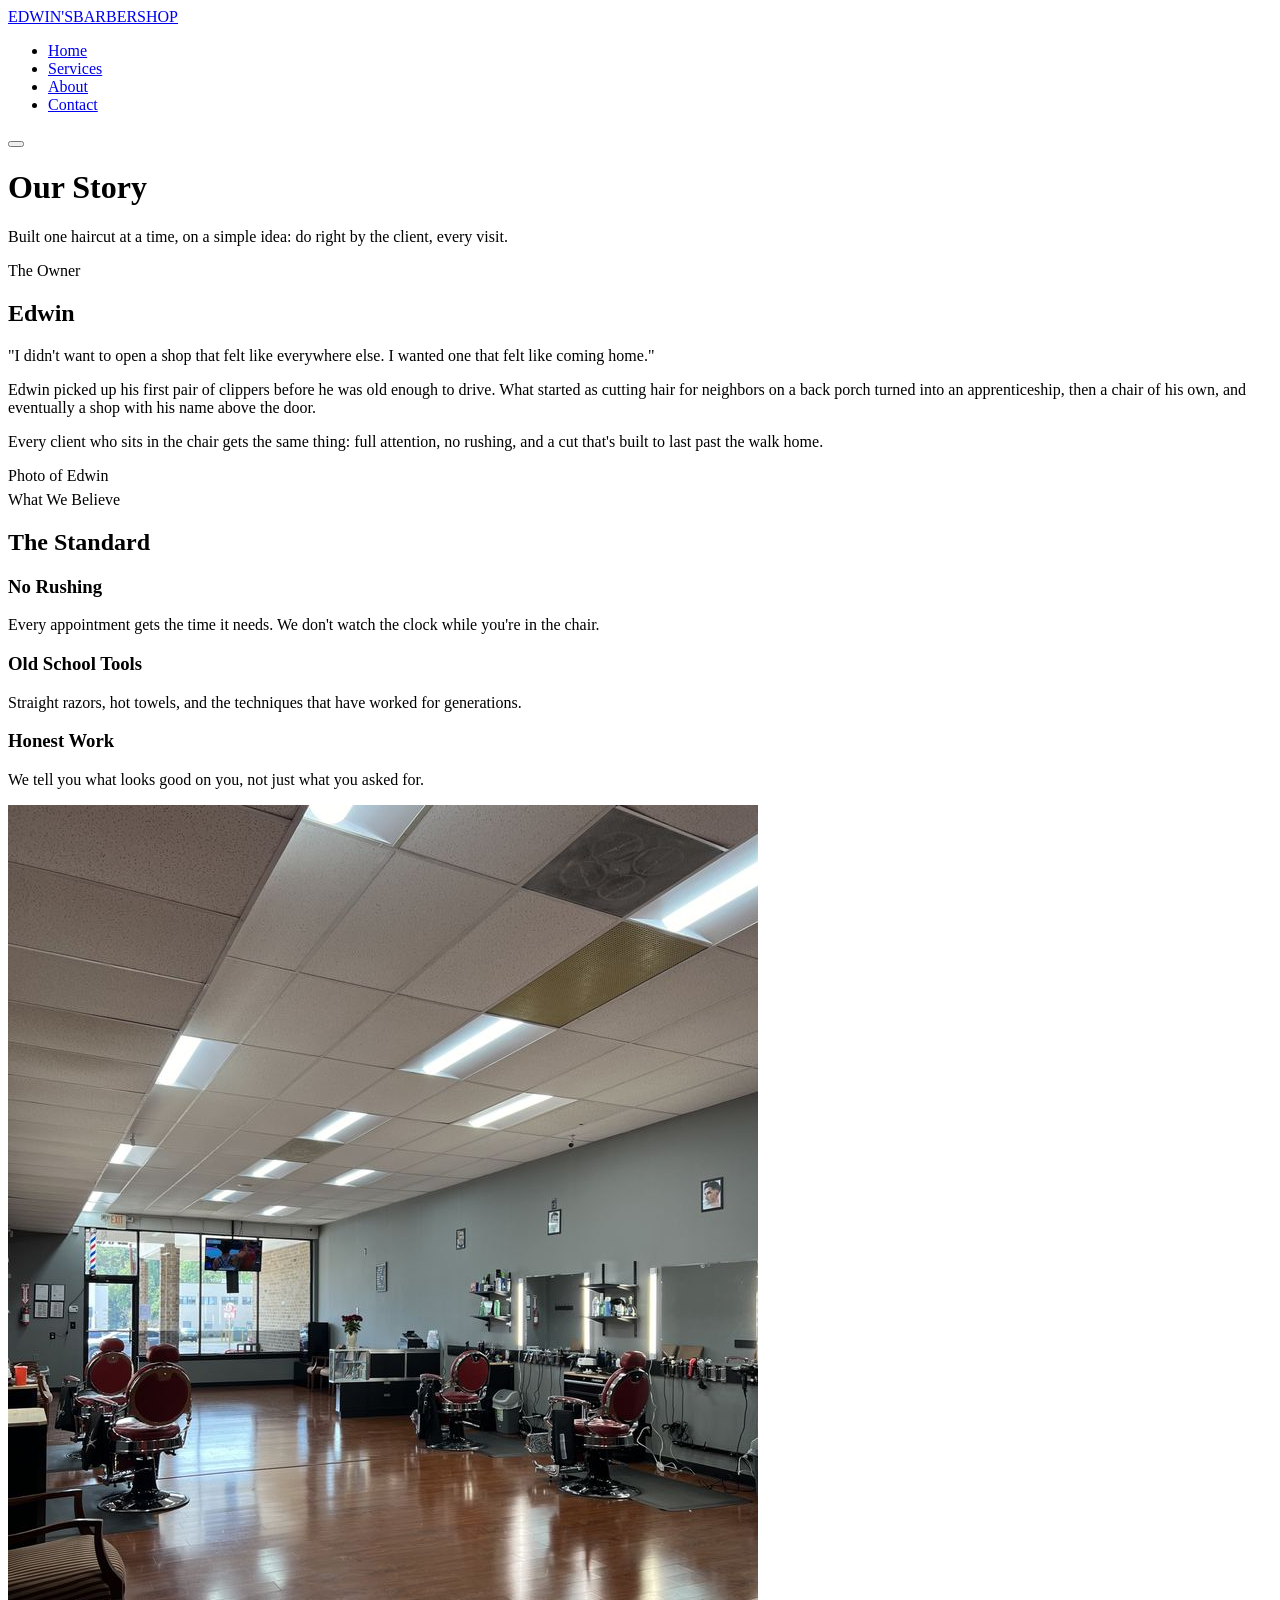
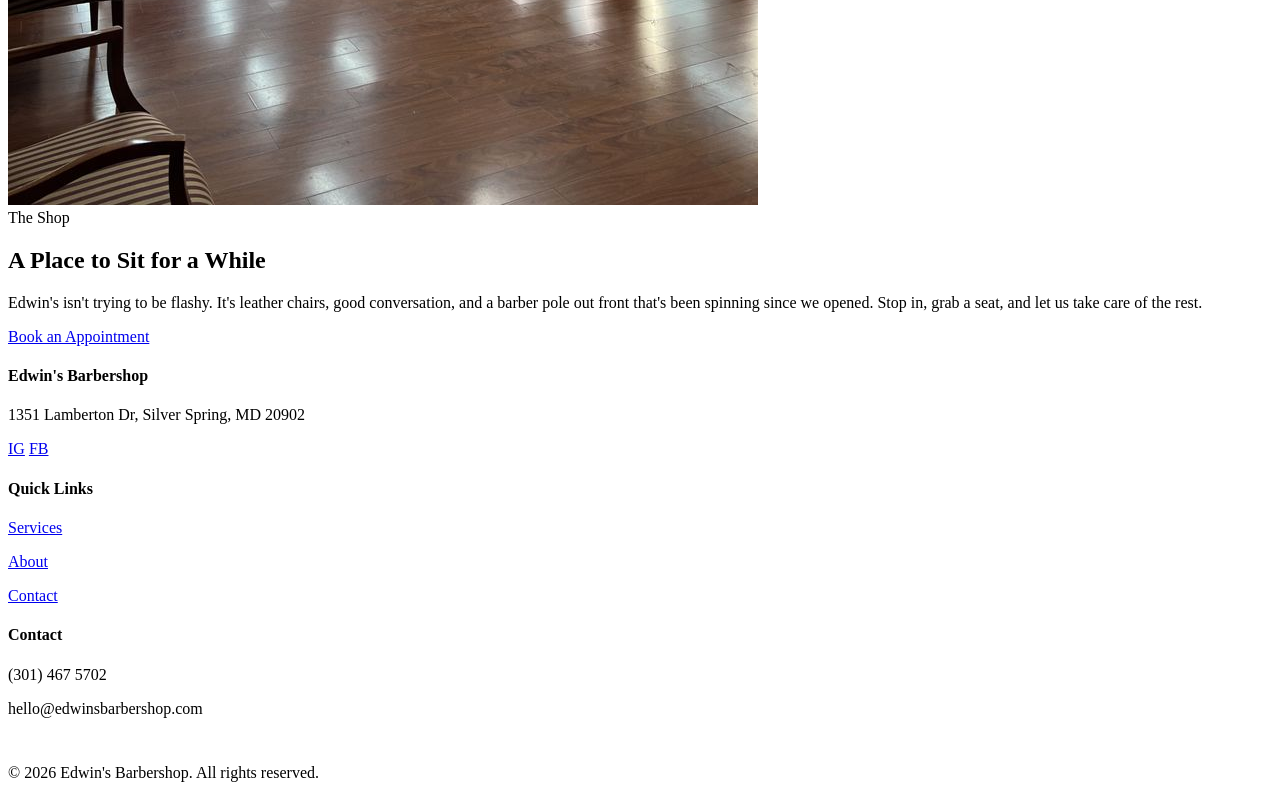
==== about.html @ c6deee6a "Add files via upload" ====
<!DOCTYPE html>
<html lang="en">
<head>
<meta charset="UTF-8">
<meta name="viewport" content="width=device-width, initial-scale=1.0">
<title>About | Edwin's Barbershop</title>
<meta name="description" content="The story behind Edwin's Barbershop.">
<link rel="icon" href="images/favicon.ico" sizes="any">
<link rel="icon" type="image/png" sizes="32x32" href="images/favicon-32x32.png">
<link rel="icon" type="image/png" sizes="16x16" href="images/favicon-16x16.png">
<link rel="apple-touch-icon" href="images/apple-touch-icon.png">
<link rel="preconnect" href="https://fonts.googleapis.com">
<link href="https://fonts.googleapis.com/css2?family=Bebas+Neue&family=Libre+Baskerville:ital,wght@0,400;0,700;1,400&display=swap" rel="stylesheet">
<link rel="stylesheet" href="css/style.css">
</head>
<body>

<header class="site-header">
  <div class="nav-inner">
    <a href="index.html" class="logo">EDWIN'S<span>BARBERSHOP</span></a>
    <ul class="nav-links">
      <li><a href="index.html">Home</a></li>
      <li><a href="services.html">Services</a></li>
      <li><a href="about.html" class="active">About</a></li>
      <li><a href="contact.html">Contact</a></li>
    </ul>
    <button class="menu-toggle" aria-label="Toggle menu"><span></span><span></span><span></span></button>
  </div>
</header>

<div class="page-header">
  <div class="container">
    <h1>Our Story</h1>
    <p>Built one haircut at a time, on a simple idea: do right by the client, every visit.</p>
  </div>
</div>

<section>
  <div class="container grid-2">
    <div>
      <span class="eyebrow">The Owner</span>
      <h2>Edwin</h2>
      <p class="quote">"I didn't want to open a shop that felt like everywhere else. I wanted one that felt like coming home."</p>
      <p>Edwin picked up his first pair of clippers before he was old enough to drive. What started as cutting hair for neighbors on a back porch turned into an apprenticeship, then a chair of his own, and eventually a shop with his name above the door.</p>
      <p>Every client who sits in the chair gets the same thing: full attention, no rushing, and a cut that's built to last past the walk home.</p>
    </div>
    <div class="photo-placeholder">Photo of Edwin<br></div>
  </div>
</section>

<div class="pole-divider" style="height:6px;"></div>

<section style="background: var(--black-soft);">
  <div class="container">
    <div class="section-head">
      <span class="eyebrow">What We Believe</span>
      <h2>The Standard</h2>
    </div>
    <div class="grid-3">
      <div class="card">
        <h3>No Rushing</h3>
        <p>Every appointment gets the time it needs. We don't watch the clock while you're in the chair.</p>
      </div>
      <div class="card">
        <h3>Old School Tools</h3>
        <p>Straight razors, hot towels, and the techniques that have worked for generations.</p>
      </div>
      <div class="card">
        <h3>Honest Work</h3>
        <p>We tell you what looks good on you, not just what you asked for.</p>
      </div>
    </div>
  </div>
</section>

<section>
  <div class="container grid-2">
    <img src="images/shop-interior.jpg" alt="Inside Edwin's Barbershop, showing the barber chairs and shop floor" class="photo-real">
    <div>
      <span class="eyebrow">The Shop</span>
      <h2>A Place to Sit for a While</h2>
      <p>Edwin's isn't trying to be flashy. It's leather chairs, good conversation, and a barber pole out front that's been spinning since we opened. Stop in, grab a seat, and let us take care of the rest.</p>
      <a href="contact.html" class="btn">Book an Appointment</a>
    </div>
  </div>
</section>

<footer class="site-footer">
  <div class="container">
    <div class="footer-grid">
      <div>
        <h4>Edwin's Barbershop</h4>
        <p>1351 Lamberton Dr, Silver Spring, MD 20902</p>
        <div class="social-row">
          <a href="#" aria-label="Instagram">IG</a>
          <a href="#" aria-label="Facebook">FB</a>
        </div>
      </div>
      <div>
        <h4>Quick Links</h4>
        <p><a href="services.html">Services</a></p>
        <p><a href="about.html">About</a></p>
        <p><a href="contact.html">Contact</a></p>
      </div>
      <div>
        <h4>Contact</h4>
        <p>(301) 467 5702</p>
        <p>hello@edwinsbarbershop.com</p>
      </div>
    </div>
    <div class="pole-divider" style="height:6px; margin-bottom:1.5rem;"></div>
    <p class="footer-bottom">&copy; 2026 Edwin's Barbershop. All rights reserved.</p>
  </div>
</footer>

<script src="js/script.js"></script>
</body>
</html>
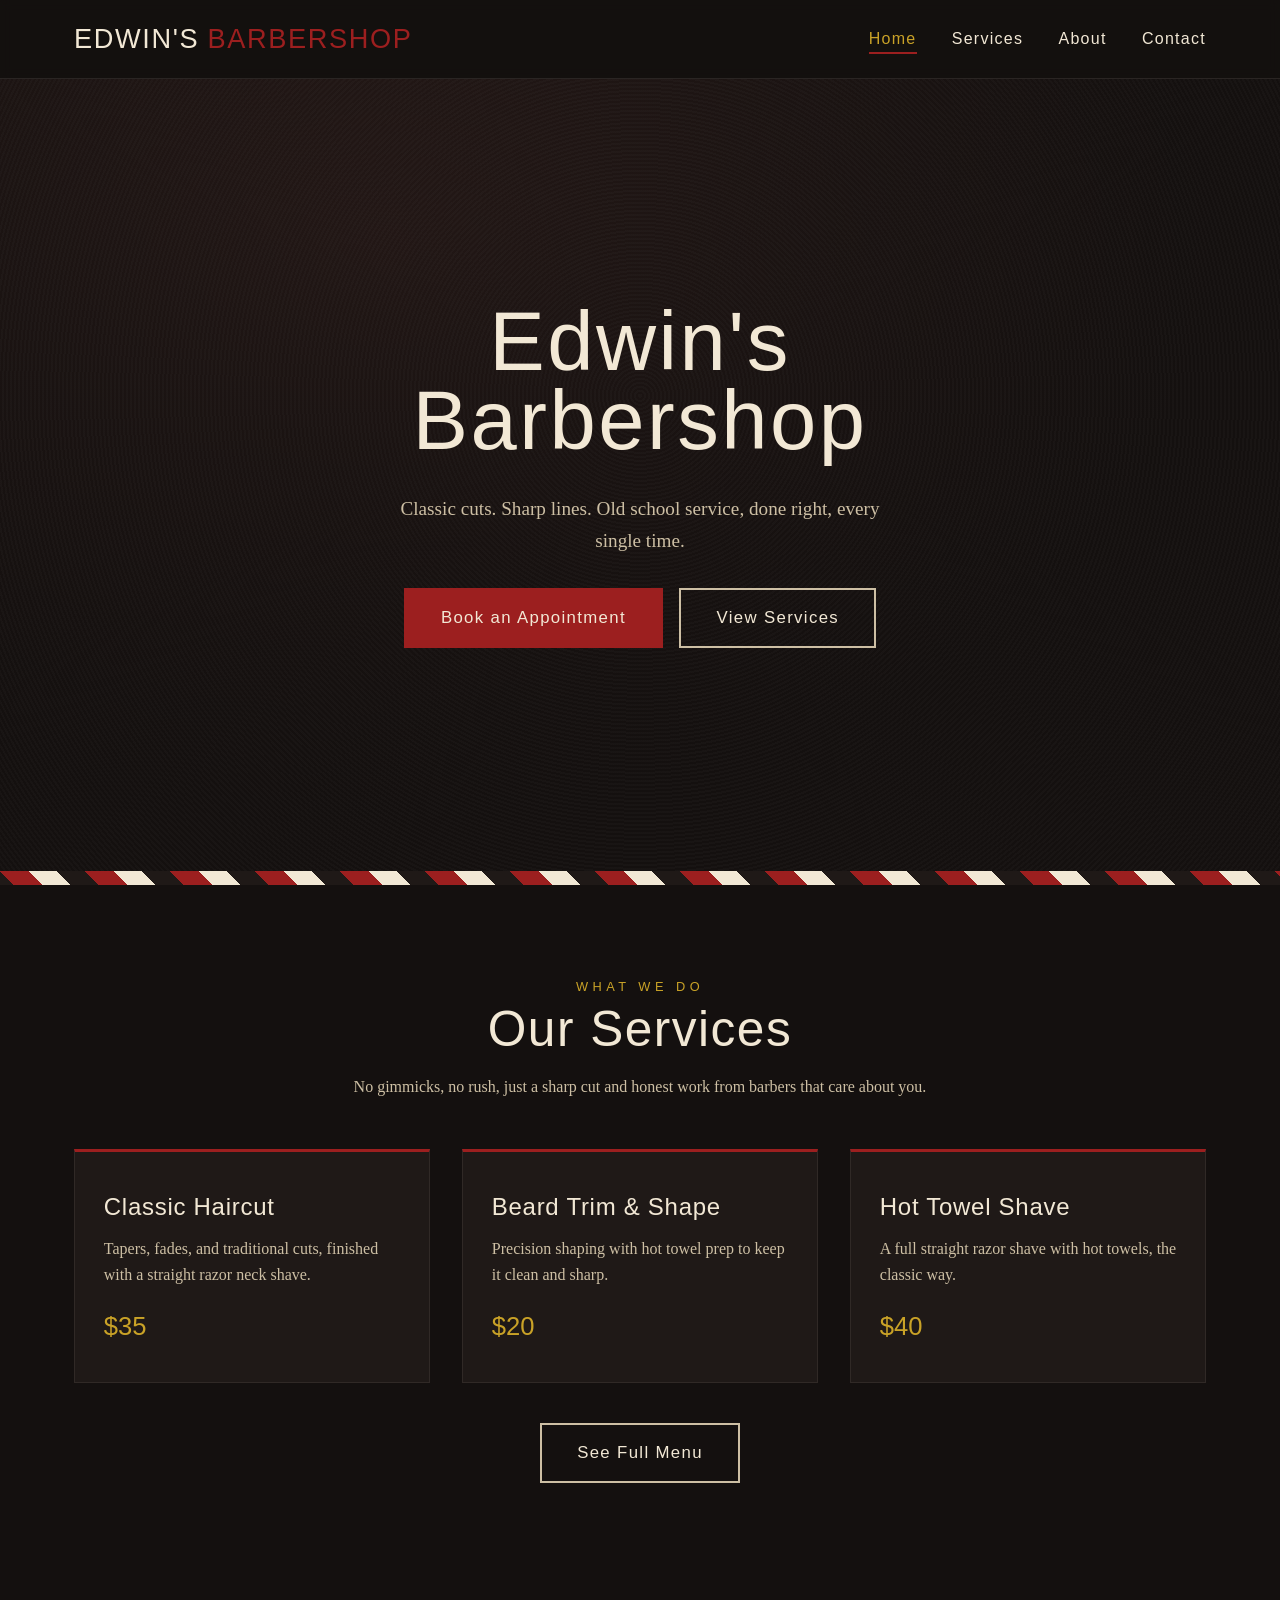
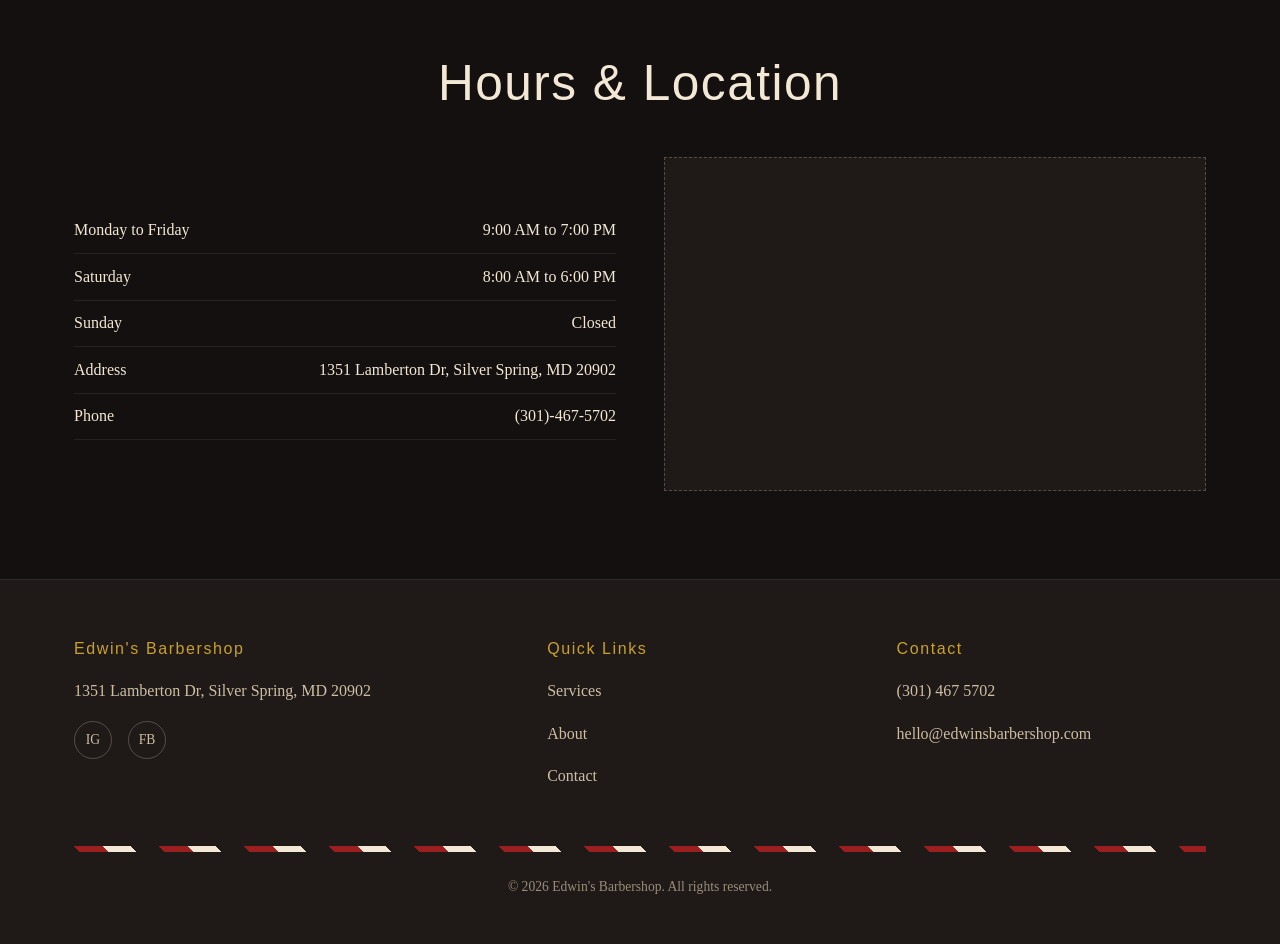
==== commit 7029b5f0: "Enhance SEO and update page structure Updated the title and meta description for better SEO. Modifie" ====
--- a/about.html
+++ b/about.html
@@ -3,8 +3,8 @@
 <head>
 <meta charset="UTF-8">
 <meta name="viewport" content="width=device-width, initial-scale=1.0">
-<title>About | Edwin's Barbershop</title>
-<meta name="description" content="The story behind Edwin's Barbershop.">
+<title>Edwin's Barbershop | Classic Cuts, Sharp Lines</title>
+<meta name="description" content="Edwin's Barbershop. Classic haircuts, beard trims, and hot towel shaves. Walk ins welcome.">
 <link rel="icon" href="images/favicon.ico" sizes="any">
 <link rel="icon" type="image/png" sizes="32x32" href="images/favicon-32x32.png">
 <link rel="icon" type="image/png" sizes="16x16" href="images/favicon-16x16.png">
@@ -19,68 +19,79 @@
   <div class="nav-inner">
     <a href="index.html" class="logo">EDWIN'S<span>BARBERSHOP</span></a>
     <ul class="nav-links">
-      <li><a href="index.html">Home</a></li>
+      <li><a href="index.html" class="active">Home</a></li>
       <li><a href="services.html">Services</a></li>
-      <li><a href="about.html" class="active">About</a></li>
+      <li><a href="about.html">About</a></li>
       <li><a href="contact.html">Contact</a></li>
     </ul>
     <button class="menu-toggle" aria-label="Toggle menu"><span></span><span></span><span></span></button>
   </div>
 </header>
 
-<div class="page-header">
-  <div class="container">
-    <h1>Our Story</h1>
-    <p>Built one haircut at a time, on a simple idea: do right by the client, every visit.</p>
-  </div>
-</div>
-
-<section>
-  <div class="container grid-2">
-    <div>
-      <span class="eyebrow">The Owner</span>
-      <h2>Edwin</h2>
-      <p class="quote">"I didn't want to open a shop that felt like everywhere else. I wanted one that felt like coming home."</p>
-      <p>Edwin picked up his first pair of clippers before he was old enough to drive. What started as cutting hair for neighbors on a back porch turned into an apprenticeship, then a chair of his own, and eventually a shop with his name above the door.</p>
-      <p>Every client who sits in the chair gets the same thing: full attention, no rushing, and a cut that's built to last past the walk home.</p>
+<section class="hero">
+  <div class="hero-photo"></div>
+  <div class="hero-content">
+    <h1>Edwin's<br>Barbershop</h1>
+    <p class="lead">Classic cuts. Sharp lines. Old school service, done right, every single time.</p>
+    <div class="hero-actions">
+      <a href="contact.html" class="btn">Book an Appointment</a>
+      <a href="services.html" class="btn btn-outline">View Services</a>
     </div>
-    <div class="photo-placeholder">Photo of Edwin<br></div>
   </div>
 </section>
 
-<div class="pole-divider" style="height:6px;"></div>
+<div class="pole-divider"></div>
 
-<section style="background: var(--black-soft);">
+<section>
   <div class="container">
     <div class="section-head">
-      <span class="eyebrow">What We Believe</span>
-      <h2>The Standard</h2>
+      <span class="eyebrow">What We Do</span>
+      <h2>Our Services</h2>
+      <p>No gimmicks, no rush, just a sharp cut and honest work from barbers that care about you.</p>
     </div>
     <div class="grid-3">
       <div class="card">
-        <h3>No Rushing</h3>
-        <p>Every appointment gets the time it needs. We don't watch the clock while you're in the chair.</p>
+        <h3>Classic Haircut</h3>
+        <p>Tapers, fades, and traditional cuts, finished with a straight razor neck shave.</p>
+        <span class="price">$35</span>
       </div>
       <div class="card">
-        <h3>Old School Tools</h3>
-        <p>Straight razors, hot towels, and the techniques that have worked for generations.</p>
+        <h3>Beard Trim &amp; Shape</h3>
+        <p>Precision shaping with hot towel prep to keep it clean and sharp.</p>
+        <span class="price">$20</span>
       </div>
       <div class="card">
-        <h3>Honest Work</h3>
-        <p>We tell you what looks good on you, not just what you asked for.</p>
+        <h3>Hot Towel Shave</h3>
+        <p>A full straight razor shave with hot towels, the classic way.</p>
+        <span class="price">$40</span>
       </div>
+    </div>
+    <div style="text-align:center; margin-top:2.5rem;">
+      <a href="services.html" class="btn btn-outline">See Full Menu</a>
     </div>
   </div>
 </section>
 
 <section>
-  <div class="container grid-2">
-    <img src="images/shop-interior.jpg" alt="Inside Edwin's Barbershop, showing the barber chairs and shop floor" class="photo-real">
-    <div>
-      <span class="eyebrow">The Shop</span>
-      <h2>A Place to Sit for a While</h2>
-      <p>Edwin's isn't trying to be flashy. It's leather chairs, good conversation, and a barber pole out front that's been spinning since we opened. Stop in, grab a seat, and let us take care of the rest.</p>
-      <a href="contact.html" class="btn">Book an Appointment</a>
+  <div class="container">
+    <div class="section-head">
+      <h2>Hours &amp; Location</h2>
+    </div>
+    <div class="grid-2">
+      <ul class="info-list">
+        <li><span>Monday to Friday</span><span>9:00 AM to 7:00 PM</span></li>
+        <li><span>Saturday</span><span>8:00 AM to 6:00 PM</span></li>
+        <li><span>Sunday</span><span>Closed</span></li>
+        <li><span>Address</span><span>1351 Lamberton Dr, Silver Spring, MD 20902</span></li>
+        <li><span>Phone</span><span>(301)-467-5702</span></li>
+      </ul>
+      <div class="map-placeholder"><iframe 
+  src="https://www.google.com/maps/embed?pb=!1m18!1m12!1m3!1d3098.8753558044227!2d-77.03453072363095!3d39.04096127169382!2m3!1f0!2f0!3f0!3m2!1i1024!2i768!4f13.1!3m3!1m2!1s0x89b7cf72e9d12ccf%3A0x680ea83f534a2557!2s1351%20Lamberton%20Dr%2C%20Silver%20Spring%2C%20MD%2020902!5e0!3m2!1sen!2sus!4v1785054197834!5m2!1sen!2sus"
+  style="border:0; width:100%; height:300px;"
+  allowfullscreen=""
+  loading="lazy"
+  referrerpolicy="strict-origin-when-cross-origin">
+</iframe>
     </div>
   </div>
 </section>
--- a/css/style.css
+++ b/css/style.css
@@ -0,0 +1,453 @@
+/* ===================================================================
+   EDWIN'S BARBERSHOP — shared stylesheet
+   Palette:  --black (#14100f) --black-soft (#1f1917) --red (#9c1f1f)
+             --red-dark (#6e1414) --cream (#f2e8d5) --gold (#c9a227)
+   Type:     Display  -> 'Bebas Neue'      (big condensed headlines)
+             Body     -> 'Libre Baskerville' (classic serif body copy)
+=================================================================== */
+
+:root {
+  --black: #14100f;
+  --black-soft: #1f1917;
+  --red: #9c1f1f;
+  --red-dark: #6e1414;
+  --cream: #f2e8d5;
+  --cream-dim: #cdbfa4;
+  --gold: #c9a227;
+  --brown: #2b1b14;
+
+  --font-display: 'Bebas Neue', sans-serif;
+  --font-body: 'Libre Baskerville', Georgia, serif;
+
+  --max-width: 1180px;
+}
+
+* { box-sizing: border-box; }
+html { scroll-behavior: smooth; }
+
+body {
+  margin: 0;
+  background: var(--black);
+  color: var(--cream);
+  font-family: var(--font-body);
+  line-height: 1.65;
+  -webkit-font-smoothing: antialiased;
+}
+
+img { max-width: 100%; display: block; }
+
+a {
+  color: inherit;
+  text-decoration: none;
+}
+
+h1, h2, h3, h4 {
+  font-family: var(--font-display);
+  letter-spacing: 0.03em;
+  margin: 0 0 0.4em;
+  color: var(--cream);
+  font-weight: 400;
+}
+
+h1 { font-size: clamp(2.8rem, 7vw, 5.2rem); line-height: 0.95; }
+h2 { font-size: clamp(2rem, 4.5vw, 3.1rem); line-height: 1; }
+h3 { font-size: 1.5rem; }
+
+p { margin: 0 0 1em; color: var(--cream-dim); }
+
+.eyebrow {
+  font-family: var(--font-display);
+  letter-spacing: 0.35em;
+  text-transform: uppercase;
+  font-size: 0.8rem;
+  color: var(--gold);
+  display: inline-block;
+  margin-bottom: 0.6em;
+}
+
+.container {
+  max-width: var(--max-width);
+  margin: 0 auto;
+  padding: 0 1.5rem;
+}
+
+section { padding: 5.5rem 0; }
+
+/* ---------- Buttons ---------- */
+.btn {
+  display: inline-block;
+  font-family: var(--font-display);
+  letter-spacing: 0.08em;
+  font-size: 1.05rem;
+  padding: 0.85em 2.1em;
+  border: 2px solid var(--red);
+  background: var(--red);
+  color: var(--cream);
+  cursor: pointer;
+  transition: background 0.25s ease, color 0.25s ease, transform 0.15s ease;
+}
+.btn:hover { background: var(--red-dark); transform: translateY(-2px); }
+
+.btn-outline {
+  background: transparent;
+  border-color: var(--cream-dim);
+}
+.btn-outline:hover {
+  background: var(--cream);
+  border-color: var(--cream);
+  color: var(--black);
+}
+
+/* ---------- Signature element: rotating barber-pole divider ---------- */
+.pole-divider {
+  height: 14px;
+  width: 100%;
+  background: repeating-linear-gradient(
+    45deg,
+    var(--red) 0 20px,
+    var(--cream) 20px 40px,
+    var(--black-soft) 40px 60px
+  );
+  background-size: 85px 85px;
+  animation: poleShift 3.2s linear infinite;
+}
+@keyframes poleShift {
+  from { background-position: 0 0; }
+  to   { background-position: 85px 0; }
+}
+@media (prefers-reduced-motion: reduce) {
+  .pole-divider { animation: none; }
+}
+
+/* ---------- Header / Nav ---------- */
+.site-header {
+  position: sticky;
+  top: 0;
+  z-index: 100;
+  background: rgba(20, 16, 15, 0.94);
+  border-bottom: 1px solid rgba(242, 232, 213, 0.1);
+  backdrop-filter: blur(6px);
+}
+.nav-inner {
+  max-width: var(--max-width);
+  margin: 0 auto;
+  padding: 0 1.5rem;
+  display: flex;
+  align-items: center;
+  justify-content: space-between;
+  height: 78px;
+}
+.logo {
+  font-family: var(--font-display);
+  font-size: 1.7rem;
+  letter-spacing: 0.06em;
+  display: flex;
+  align-items: baseline;
+  gap: 0.5rem;
+}
+.logo span { color: var(--red); }
+
+.nav-links {
+  display: flex;
+  gap: 2.2rem;
+  list-style: none;
+  margin: 0;
+  padding: 0;
+  font-family: var(--font-display);
+  letter-spacing: 0.08em;
+  font-size: 1rem;
+}
+.nav-links a {
+  position: relative;
+  padding: 0.3em 0;
+}
+.nav-links a::after {
+  content: '';
+  position: absolute;
+  left: 0; bottom: -2px;
+  width: 0%;
+  height: 2px;
+  background: var(--red);
+  transition: width 0.25s ease;
+}
+.nav-links a:hover::after,
+.nav-links a.active::after { width: 100%; }
+.nav-links a.active { color: var(--gold); }
+
+.nav-cta { display: flex; align-items: center; gap: 1.4rem; }
+.nav-cta .btn { padding: 0.6em 1.5em; font-size: 0.95rem; }
+
+.menu-toggle {
+  display: none;
+  flex-direction: column;
+  gap: 5px;
+  background: none;
+  border: none;
+  cursor: pointer;
+  padding: 0.4rem;
+}
+.menu-toggle span {
+  width: 26px;
+  height: 2px;
+  background: var(--cream);
+}
+
+@media (max-width: 860px) {
+  .nav-links {
+    position: absolute;
+    top: 78px; left: 0; right: 0;
+    background: var(--black-soft);
+    flex-direction: column;
+    gap: 0;
+    padding: 0.5rem 1.5rem 1.5rem;
+    display: none;
+    border-bottom: 1px solid rgba(242,232,213,0.1);
+  }
+  .nav-links.open { display: flex; }
+  .nav-links li { padding: 0.7rem 0; border-bottom: 1px solid rgba(242,232,213,0.06); }
+  .menu-toggle { display: flex; }
+  .nav-cta .btn-outline { display: none; }
+}
+
+/* ---------- Hero ---------- */
+.hero {
+  position: relative;
+  min-height: 88vh;
+  display: flex;
+  align-items: center;
+  background:
+    linear-gradient(180deg, rgba(20,16,15,0.55) 0%, rgba(20,16,15,0.88) 85%),
+    radial-gradient(ellipse at 30% 20%, #3a2320 0%, #14100f 65%);
+  overflow: hidden;
+}
+.hero::before {
+  /* subtle vignette / grain feel — swap with a real photo via .hero-photo */
+  content: '';
+  position: absolute; inset: 0;
+  background: repeating-radial-gradient(circle at 50% 40%, rgba(255,255,255,0.02) 0 2px, transparent 2px 4px);
+  pointer-events: none;
+}
+.hero-photo {
+  position: absolute; inset: 0;
+  background-size: cover;
+  background-position: center;
+  opacity: 0.35;
+  /* To use a real photo: set background-image: url('../images/hero.jpg'); on this element */
+}
+.hero-content {
+  position: relative;
+  z-index: 2;
+  max-width: 720px;
+  padding: 0 1.5rem;
+  margin: 0 auto;
+  text-align: center;
+}
+.hero-content .eyebrow { letter-spacing: 0.5em; }
+.hero-content p.lead {
+  font-size: 1.2rem;
+  color: var(--cream-dim);
+  max-width: 520px;
+  margin: 0 auto 2rem;
+}
+.hero-actions { display: flex; gap: 1rem; justify-content: center; flex-wrap: wrap; }
+
+/* ---------- Page header (non-home pages) ---------- */
+.page-header {
+  padding: 4.5rem 0 3rem;
+  text-align: center;
+  background: linear-gradient(180deg, var(--brown) 0%, var(--black) 100%);
+  border-bottom: 4px solid var(--red);
+}
+.page-header p { max-width: 560px; margin: 0 auto; }
+
+/* ---------- Cards / grid ---------- */
+.grid-3 {
+  display: grid;
+  grid-template-columns: repeat(3, 1fr);
+  gap: 2rem;
+}
+.grid-2 {
+  display: grid;
+  grid-template-columns: 1fr 1fr;
+  gap: 3rem;
+  align-items: center;
+}
+@media (max-width: 860px) {
+  .grid-3 { grid-template-columns: 1fr; }
+  .grid-2 { grid-template-columns: 1fr; }
+}
+
+.card {
+  background: var(--black-soft);
+  border: 1px solid rgba(242,232,213,0.08);
+  border-top: 3px solid var(--red);
+  padding: 2.2rem 1.8rem;
+  transition: transform 0.2s ease, border-color 0.2s ease;
+}
+.card:hover { transform: translateY(-4px); border-top-color: var(--gold); }
+.card .price {
+  font-family: var(--font-display);
+  color: var(--gold);
+  font-size: 1.6rem;
+  margin-top: 0.6rem;
+  display: block;
+}
+
+.photo-placeholder {
+  aspect-ratio: 4 / 5;
+  background:
+    linear-gradient(135deg, var(--brown) 25%, transparent 25%) -10px 0/ 20px 20px,
+    linear-gradient(225deg, var(--brown) 25%, transparent 25%) -10px 0/ 20px 20px,
+    var(--black-soft);
+  border: 1px dashed rgba(242,232,213,0.25);
+  display: flex;
+  align-items: center;
+  justify-content: center;
+  text-align: center;
+  color: var(--cream-dim);
+  font-family: var(--font-display);
+  letter-spacing: 0.1em;
+  font-size: 0.95rem;
+  padding: 1rem;
+}
+
+/* ---------- Section headings ---------- */
+.section-head {
+  text-align: center;
+  max-width: 620px;
+  margin: 0 auto 3rem;
+}
+
+/* ---------- Quote / about blurb ---------- */
+.quote {
+  font-family: var(--font-body);
+  font-style: italic;
+  font-size: 1.3rem;
+  color: var(--cream);
+  border-left: 3px solid var(--red);
+  padding-left: 1.4rem;
+  margin: 1.5rem 0;
+}
+
+/* ---------- Table (services list page) ---------- */
+.service-table { width: 100%; border-collapse: collapse; }
+.service-table th {
+  font-family: var(--font-display);
+  letter-spacing: 0.08em;
+  text-align: left;
+  color: var(--gold);
+  font-weight: 400;
+  padding: 0.8rem 0.5rem;
+  border-bottom: 2px solid var(--red);
+}
+.service-table td {
+  padding: 1.1rem 0.5rem;
+  border-bottom: 1px solid rgba(242,232,213,0.08);
+  color: var(--cream-dim);
+}
+.service-table td.name { color: var(--cream); font-weight: bold; }
+.service-table td.price {
+  color: var(--gold);
+  font-family: var(--font-display);
+  font-size: 1.2rem;
+  text-align: right;
+}
+
+/* ---------- Hours / info blocks ---------- */
+.info-list { list-style: none; margin: 0; padding: 0; }
+.info-list li {
+  display: flex;
+  justify-content: space-between;
+  padding: 0.6rem 0;
+  border-bottom: 1px solid rgba(242,232,213,0.08);
+}
+.info-list li span:last-child { color: var(--cream); }
+
+/* ---------- Form ---------- */
+.form-field { margin-bottom: 1.4rem; }
+.form-field label {
+  display: block;
+  font-family: var(--font-display);
+  letter-spacing: 0.06em;
+  color: var(--cream-dim);
+  margin-bottom: 0.4rem;
+  font-size: 0.95rem;
+}
+.form-field input,
+.form-field textarea {
+  width: 100%;
+  background: var(--black-soft);
+  border: 1px solid rgba(242,232,213,0.2);
+  color: var(--cream);
+  padding: 0.8em 1em;
+  font-family: var(--font-body);
+  font-size: 1rem;
+}
+.form-field input:focus,
+.form-field textarea:focus {
+  outline: none;
+  border-color: var(--red);
+}
+.form-field textarea { min-height: 140px; resize: vertical; }
+
+/* ---------- Map placeholder ---------- */
+.map-placeholder {
+  height: 100%;
+  min-height: 320px;
+  background: var(--black-soft);
+  border: 1px dashed rgba(242,232,213,0.25);
+  display: flex;
+  align-items: center;
+  justify-content: center;
+  font-family: var(--font-display);
+  letter-spacing: 0.08em;
+  color: var(--cream-dim);
+  text-align: center;
+  padding: 1rem;
+}
+
+/* ---------- Footer ---------- */
+.site-footer {
+  background: var(--black-soft);
+  padding: 3.5rem 0 2rem;
+  border-top: 1px solid rgba(242,232,213,0.08);
+}
+.footer-grid {
+  display: grid;
+  grid-template-columns: 1.4fr 1fr 1fr;
+  gap: 2.5rem;
+  margin-bottom: 2.5rem;
+}
+@media (max-width: 860px) {
+  .footer-grid { grid-template-columns: 1fr; }
+}
+.footer-grid h4 {
+  font-size: 1rem;
+  letter-spacing: 0.1em;
+  color: var(--gold);
+  margin-bottom: 1rem;
+}
+.footer-grid p, .footer-grid a { color: var(--cream-dim); }
+.social-row { display: flex; gap: 1rem; margin-top: 0.8rem; }
+.social-row a {
+  border: 1px solid rgba(242,232,213,0.25);
+  border-radius: 50%;
+  width: 38px; height: 38px;
+  display: flex; align-items: center; justify-content: center;
+  font-size: 0.85rem;
+  transition: border-color 0.2s ease, color 0.2s ease;
+}
+.social-row a:hover { border-color: var(--red); color: var(--red); }
+
+.footer-bottom {
+  text-align: center;
+  font-size: 0.85rem;
+  color: var(--cream-dim);
+  opacity: 0.7;
+}
+
+/* Focus visibility for accessibility */
+a:focus-visible, button:focus-visible, input:focus-visible, textarea:focus-visible {
+  outline: 2px solid var(--gold);
+  outline-offset: 2px;
+}
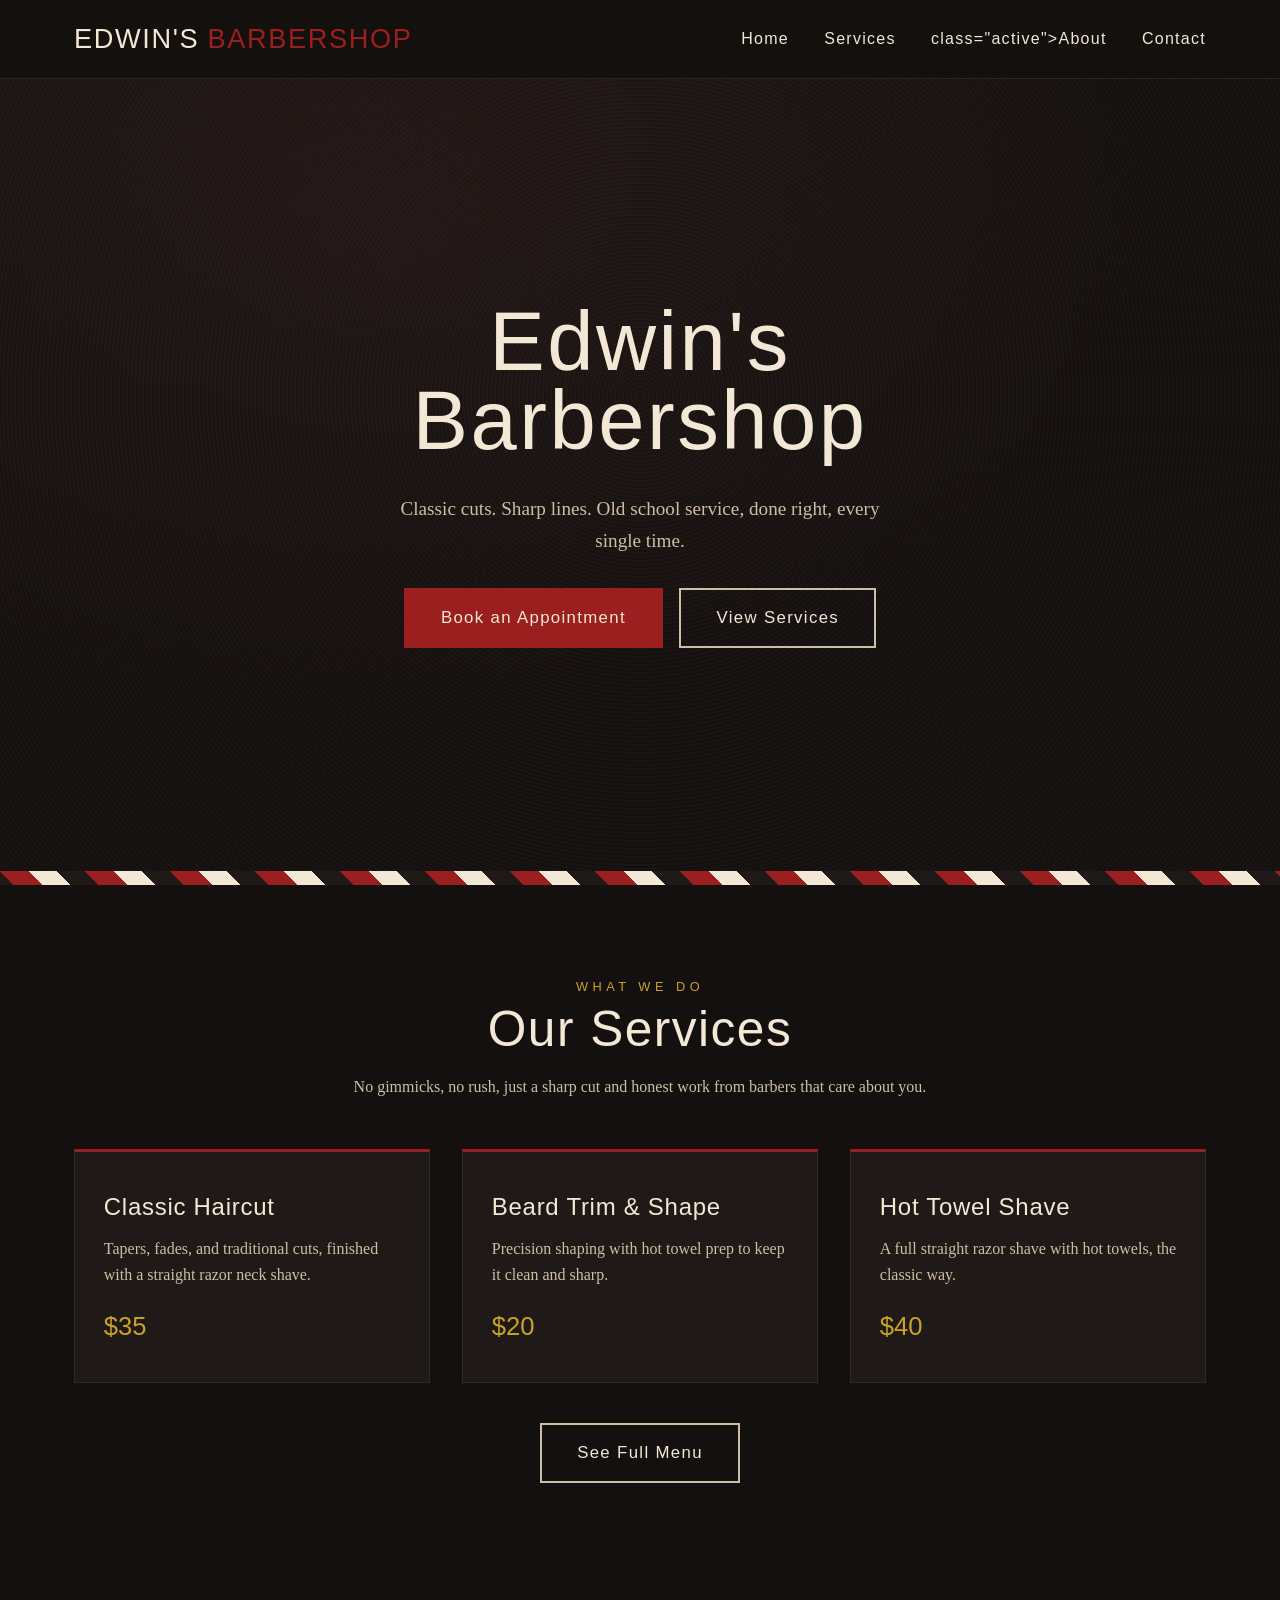
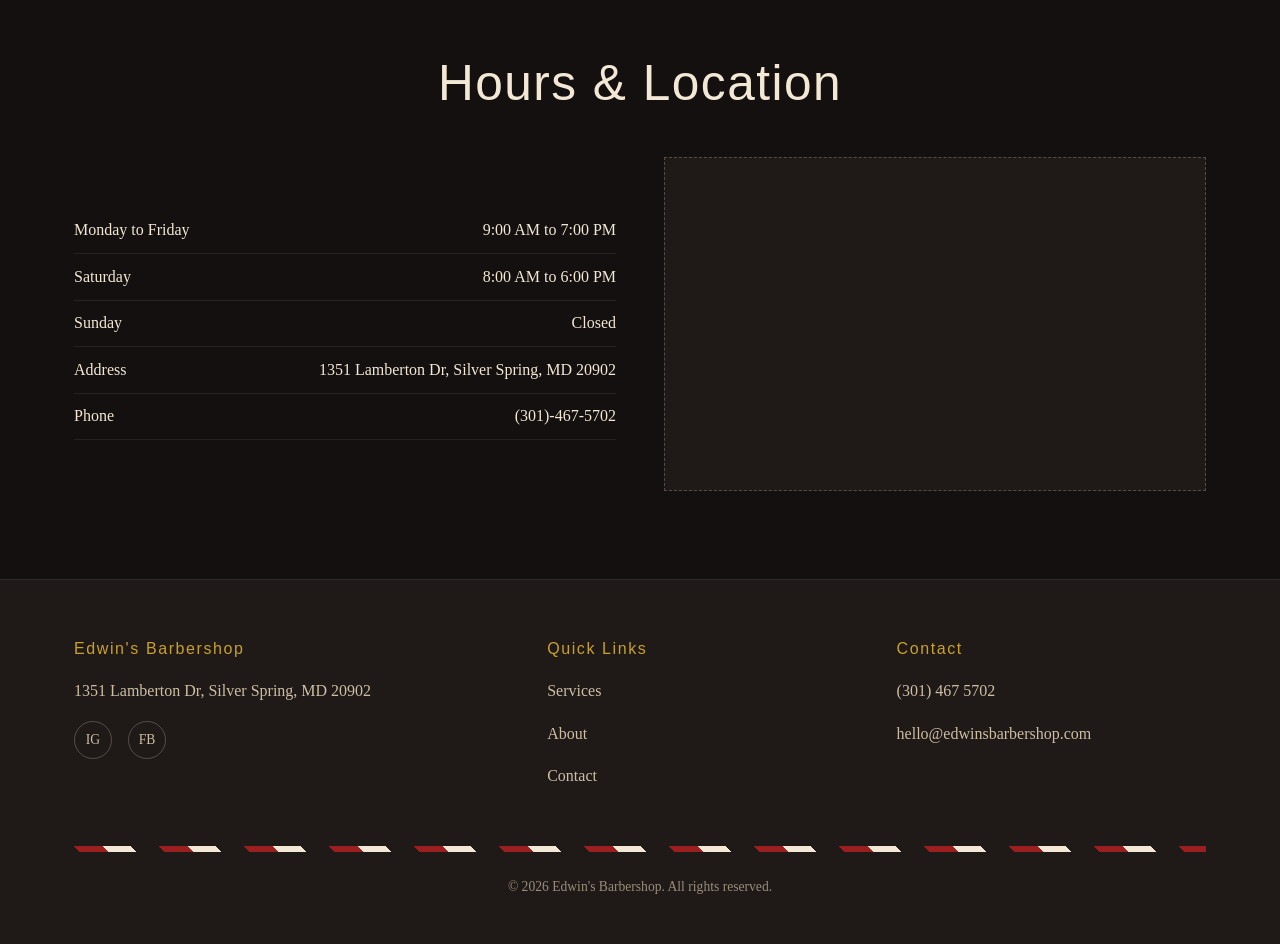
==== commit eb360f5c: "Update navigation links in about.html" ====
--- a/about.html
+++ b/about.html
@@ -19,9 +19,9 @@
   <div class="nav-inner">
     <a href="index.html" class="logo">EDWIN'S<span>BARBERSHOP</span></a>
     <ul class="nav-links">
-      <li><a href="index.html" class="active">Home</a></li>
+      <li><a href="index.html">Home</a></li>
       <li><a href="services.html">Services</a></li>
-      <li><a href="about.html">About</a></li>
+      <li><a href="about.html"> class="active">About</a></li>
       <li><a href="contact.html">Contact</a></li>
     </ul>
     <button class="menu-toggle" aria-label="Toggle menu"><span></span><span></span><span></span></button>
--- a/css/style.css
+++ b/css/style.css
@@ -391,6 +391,15 @@
 .form-field textarea { min-height: 140px; resize: vertical; }
 
 /* ---------- Map placeholder ---------- */
+.map-embed {
+  display: block;
+  width: 100%;
+  height: 320px;
+  border: 1px solid rgba(242,232,213,0.15);
+}
+@media (max-width: 860px) {
+  .map-embed { height: 260px; }
+}
 .map-placeholder {
   height: 100%;
   min-height: 320px;
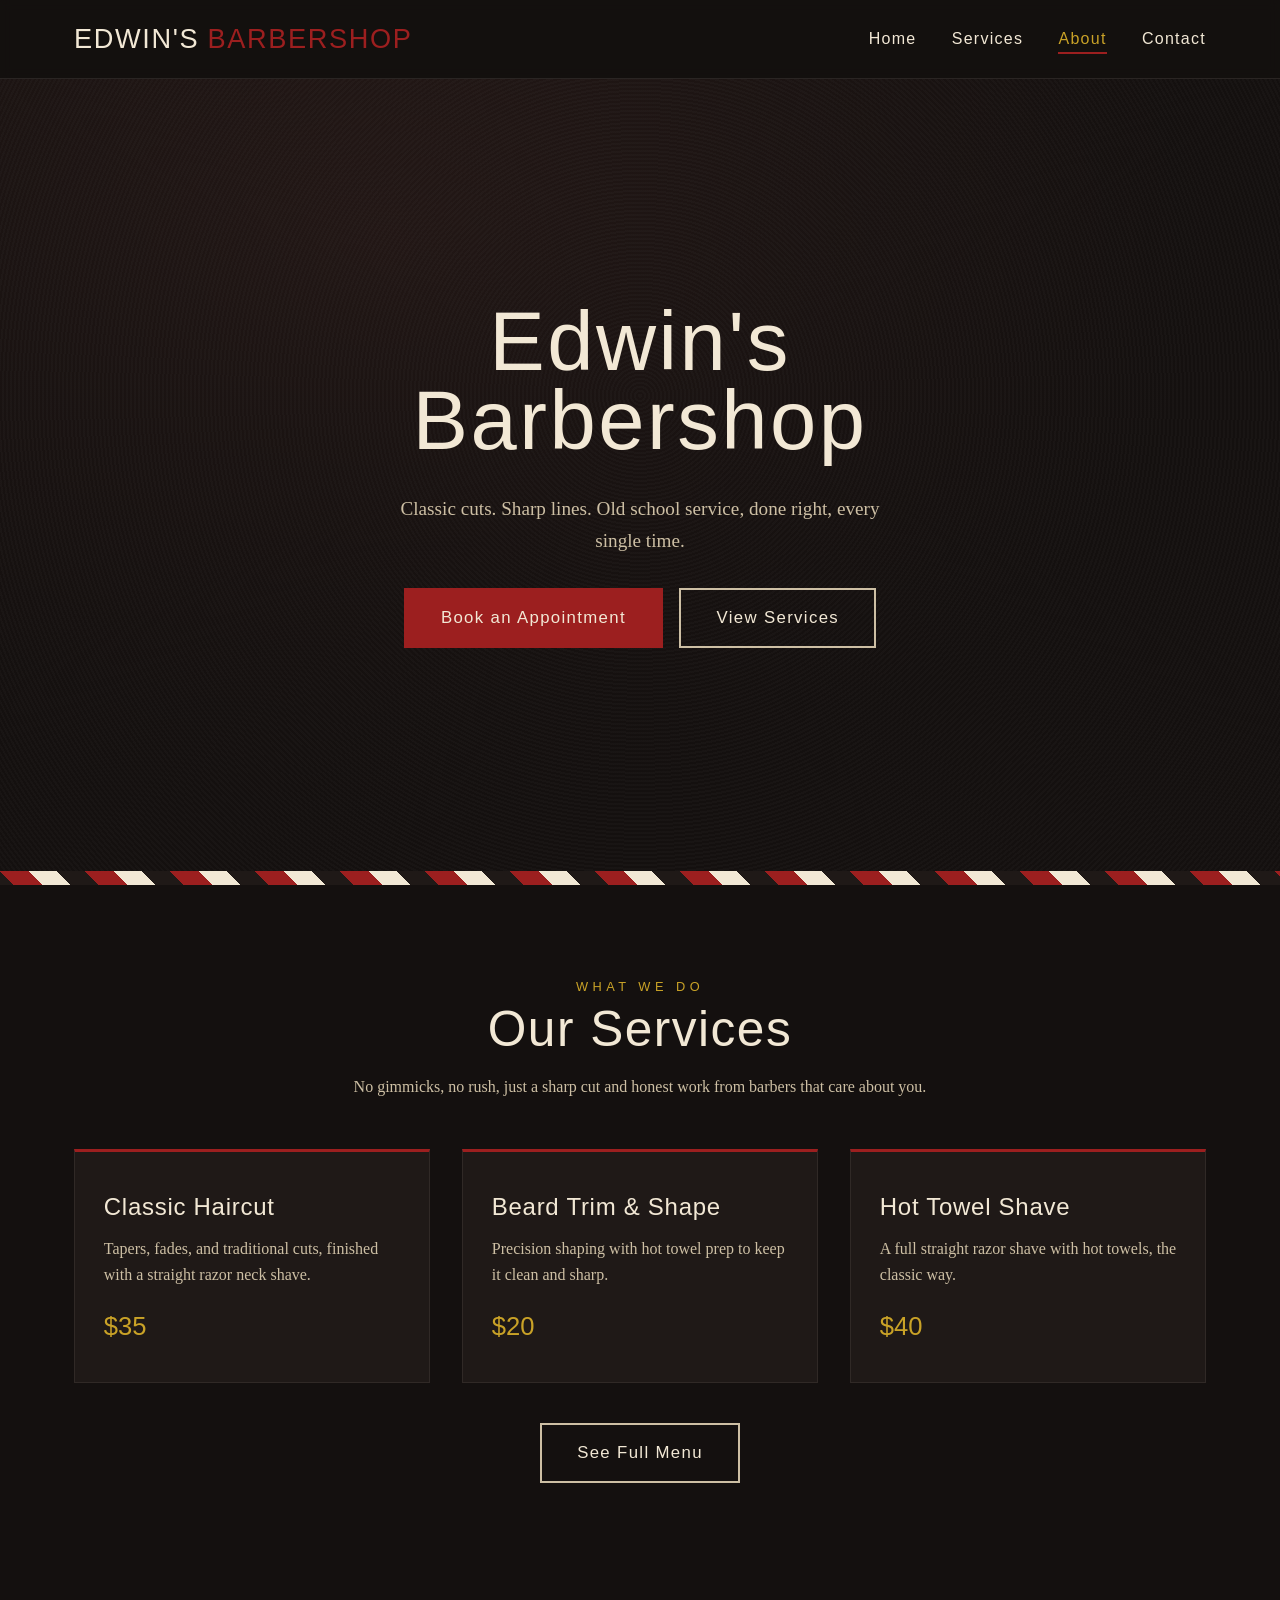
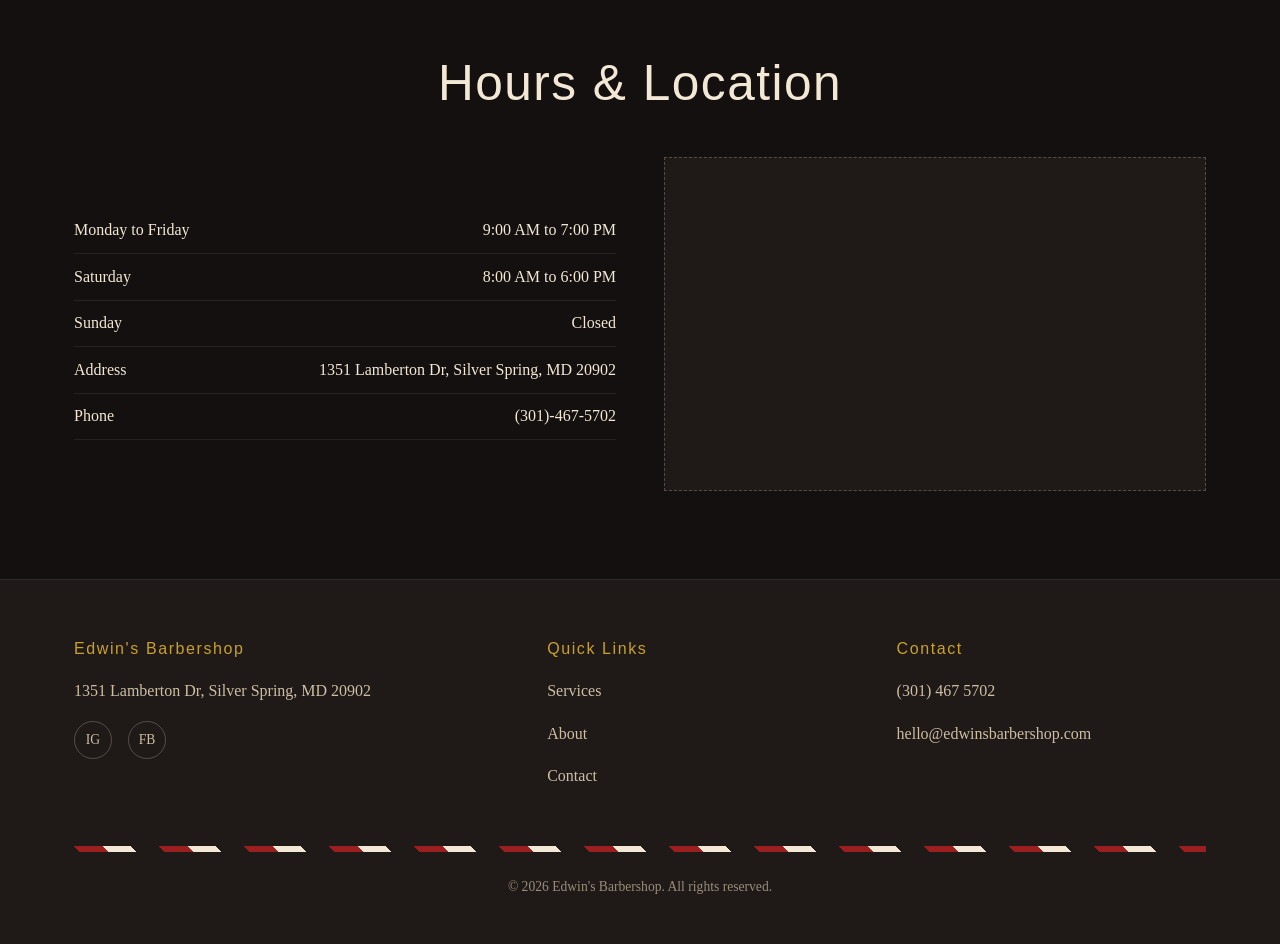
==== commit 114f8d19: "Update about.html" ====
--- a/about.html
+++ b/about.html
@@ -21,7 +21,7 @@
     <ul class="nav-links">
       <li><a href="index.html">Home</a></li>
       <li><a href="services.html">Services</a></li>
-      <li><a href="about.html"> class="active">About</a></li>
+      <li><a href="about.html" class="active">About</a></li>
       <li><a href="contact.html">Contact</a></li>
     </ul>
     <button class="menu-toggle" aria-label="Toggle menu"><span></span><span></span><span></span></button>
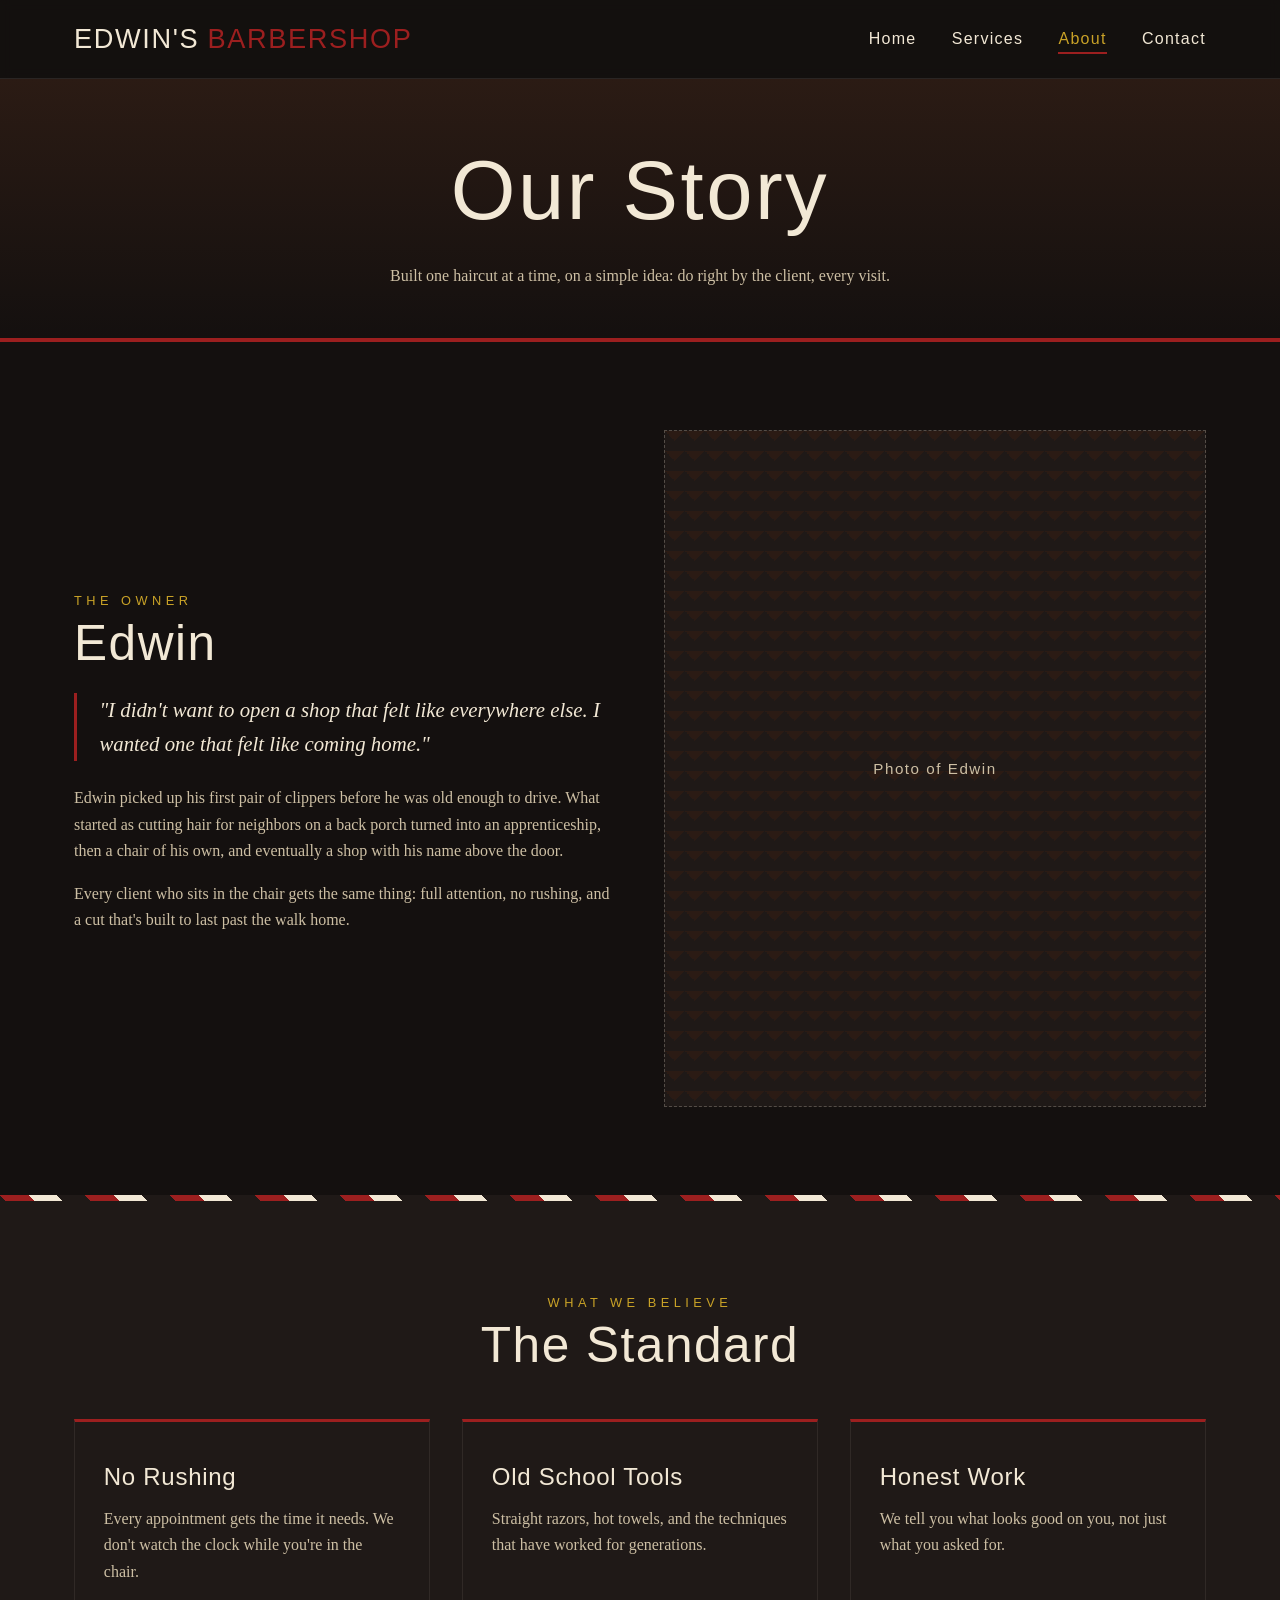
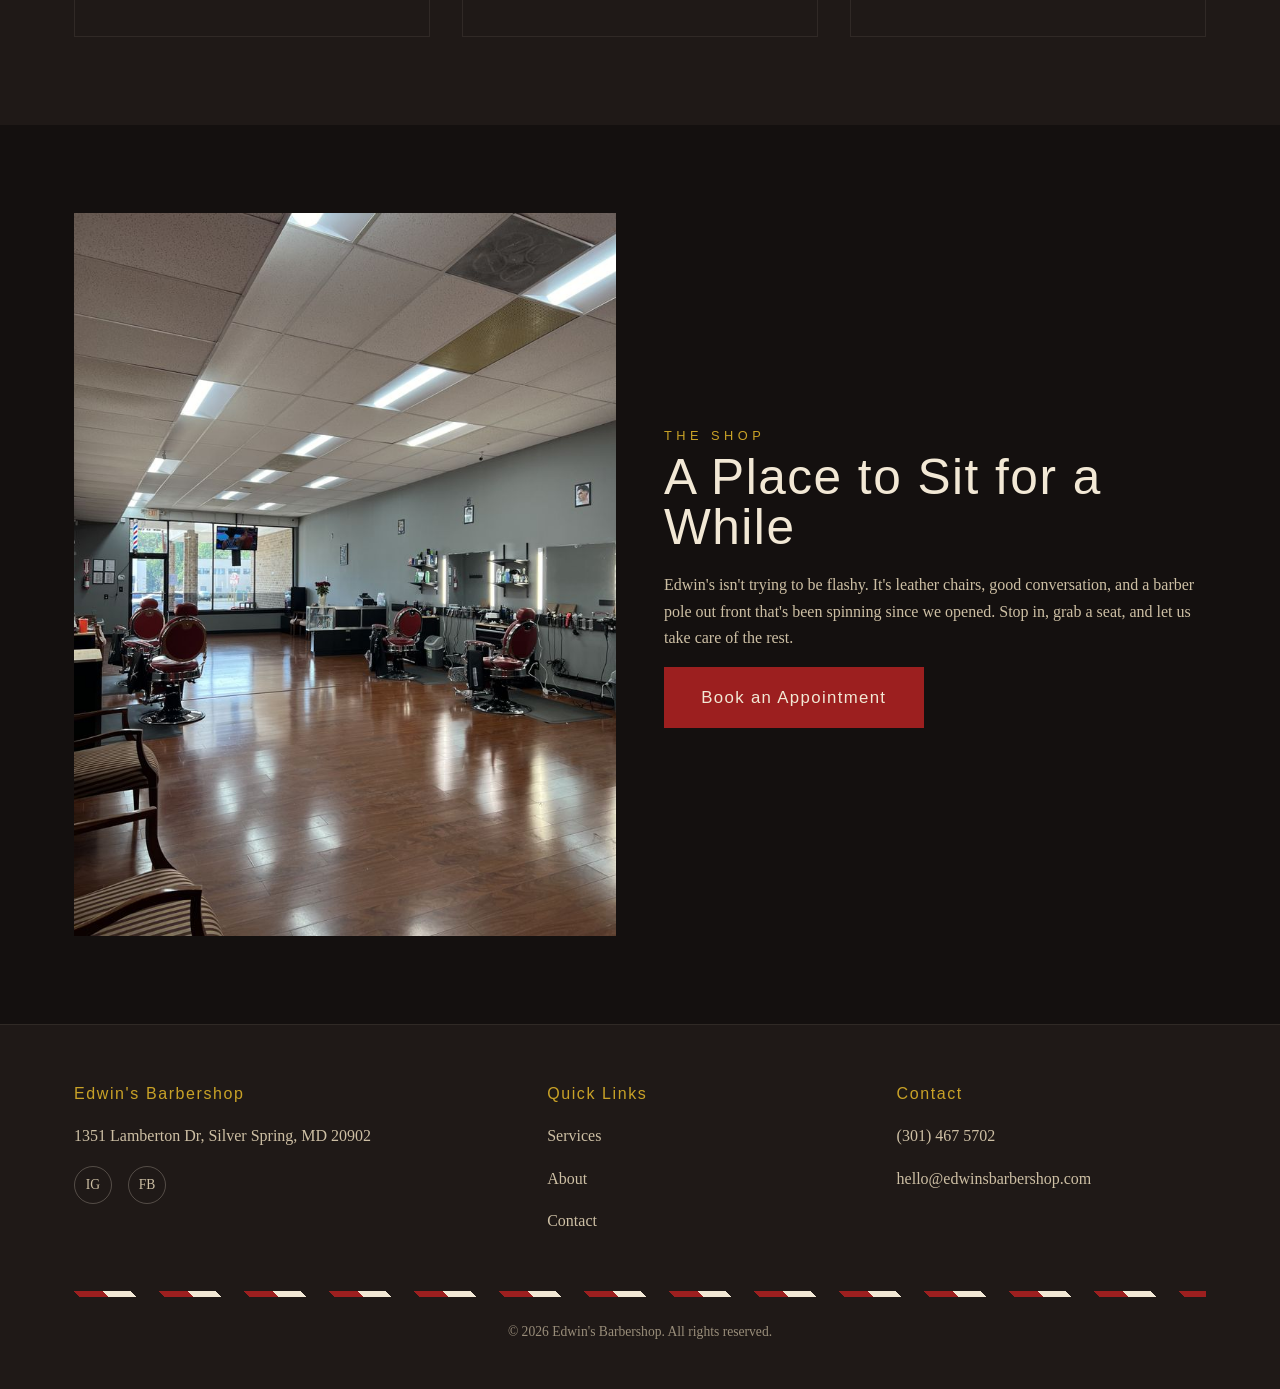
==== commit f9da1f87: "Update about.html" ====
--- a/about.html
+++ b/about.html
@@ -3,8 +3,8 @@
 <head>
 <meta charset="UTF-8">
 <meta name="viewport" content="width=device-width, initial-scale=1.0">
-<title>Edwin's Barbershop | Classic Cuts, Sharp Lines</title>
-<meta name="description" content="Edwin's Barbershop. Classic haircuts, beard trims, and hot towel shaves. Walk ins welcome.">
+<title>About | Edwin's Barbershop</title>
+<meta name="description" content="The story behind Edwin's Barbershop.">
 <link rel="icon" href="images/favicon.ico" sizes="any">
 <link rel="icon" type="image/png" sizes="32x32" href="images/favicon-32x32.png">
 <link rel="icon" type="image/png" sizes="16x16" href="images/favicon-16x16.png">
@@ -28,70 +28,59 @@
   </div>
 </header>
 
-<section class="hero">
-  <div class="hero-photo"></div>
-  <div class="hero-content">
-    <h1>Edwin's<br>Barbershop</h1>
-    <p class="lead">Classic cuts. Sharp lines. Old school service, done right, every single time.</p>
-    <div class="hero-actions">
-      <a href="contact.html" class="btn">Book an Appointment</a>
-      <a href="services.html" class="btn btn-outline">View Services</a>
+<div class="page-header">
+  <div class="container">
+    <h1>Our Story</h1>
+    <p>Built one haircut at a time, on a simple idea: do right by the client, every visit.</p>
+  </div>
+</div>
+
+<section>
+  <div class="container grid-2">
+    <div>
+      <span class="eyebrow">The Owner</span>
+      <h2>Edwin</h2>
+      <p class="quote">"I didn't want to open a shop that felt like everywhere else. I wanted one that felt like coming home."</p>
+      <p>Edwin picked up his first pair of clippers before he was old enough to drive. What started as cutting hair for neighbors on a back porch turned into an apprenticeship, then a chair of his own, and eventually a shop with his name above the door.</p>
+      <p>Every client who sits in the chair gets the same thing: full attention, no rushing, and a cut that's built to last past the walk home.</p>
     </div>
+    <div class="photo-placeholder">Photo of Edwin<br></div>
   </div>
 </section>
 
-<div class="pole-divider"></div>
+<div class="pole-divider" style="height:6px;"></div>
 
-<section>
+<section style="background: var(--black-soft);">
   <div class="container">
     <div class="section-head">
-      <span class="eyebrow">What We Do</span>
-      <h2>Our Services</h2>
-      <p>No gimmicks, no rush, just a sharp cut and honest work from barbers that care about you.</p>
+      <span class="eyebrow">What We Believe</span>
+      <h2>The Standard</h2>
     </div>
     <div class="grid-3">
       <div class="card">
-        <h3>Classic Haircut</h3>
-        <p>Tapers, fades, and traditional cuts, finished with a straight razor neck shave.</p>
-        <span class="price">$35</span>
+        <h3>No Rushing</h3>
+        <p>Every appointment gets the time it needs. We don't watch the clock while you're in the chair.</p>
       </div>
       <div class="card">
-        <h3>Beard Trim &amp; Shape</h3>
-        <p>Precision shaping with hot towel prep to keep it clean and sharp.</p>
-        <span class="price">$20</span>
+        <h3>Old School Tools</h3>
+        <p>Straight razors, hot towels, and the techniques that have worked for generations.</p>
       </div>
       <div class="card">
-        <h3>Hot Towel Shave</h3>
-        <p>A full straight razor shave with hot towels, the classic way.</p>
-        <span class="price">$40</span>
+        <h3>Honest Work</h3>
+        <p>We tell you what looks good on you, not just what you asked for.</p>
       </div>
-    </div>
-    <div style="text-align:center; margin-top:2.5rem;">
-      <a href="services.html" class="btn btn-outline">See Full Menu</a>
     </div>
   </div>
 </section>
 
 <section>
-  <div class="container">
-    <div class="section-head">
-      <h2>Hours &amp; Location</h2>
-    </div>
-    <div class="grid-2">
-      <ul class="info-list">
-        <li><span>Monday to Friday</span><span>9:00 AM to 7:00 PM</span></li>
-        <li><span>Saturday</span><span>8:00 AM to 6:00 PM</span></li>
-        <li><span>Sunday</span><span>Closed</span></li>
-        <li><span>Address</span><span>1351 Lamberton Dr, Silver Spring, MD 20902</span></li>
-        <li><span>Phone</span><span>(301)-467-5702</span></li>
-      </ul>
-      <div class="map-placeholder"><iframe 
-  src="https://www.google.com/maps/embed?pb=!1m18!1m12!1m3!1d3098.8753558044227!2d-77.03453072363095!3d39.04096127169382!2m3!1f0!2f0!3f0!3m2!1i1024!2i768!4f13.1!3m3!1m2!1s0x89b7cf72e9d12ccf%3A0x680ea83f534a2557!2s1351%20Lamberton%20Dr%2C%20Silver%20Spring%2C%20MD%2020902!5e0!3m2!1sen!2sus!4v1785054197834!5m2!1sen!2sus"
-  style="border:0; width:100%; height:300px;"
-  allowfullscreen=""
-  loading="lazy"
-  referrerpolicy="strict-origin-when-cross-origin">
-</iframe>
+  <div class="container grid-2">
+    <img src="images/shop-interior.jpg" alt="Inside Edwin's Barbershop, showing the barber chairs and shop floor" class="photo-real">
+    <div>
+      <span class="eyebrow">The Shop</span>
+      <h2>A Place to Sit for a While</h2>
+      <p>Edwin's isn't trying to be flashy. It's leather chairs, good conversation, and a barber pole out front that's been spinning since we opened. Stop in, grab a seat, and let us take care of the rest.</p>
+      <a href="contact.html" class="btn">Book an Appointment</a>
     </div>
   </div>
 </section>
